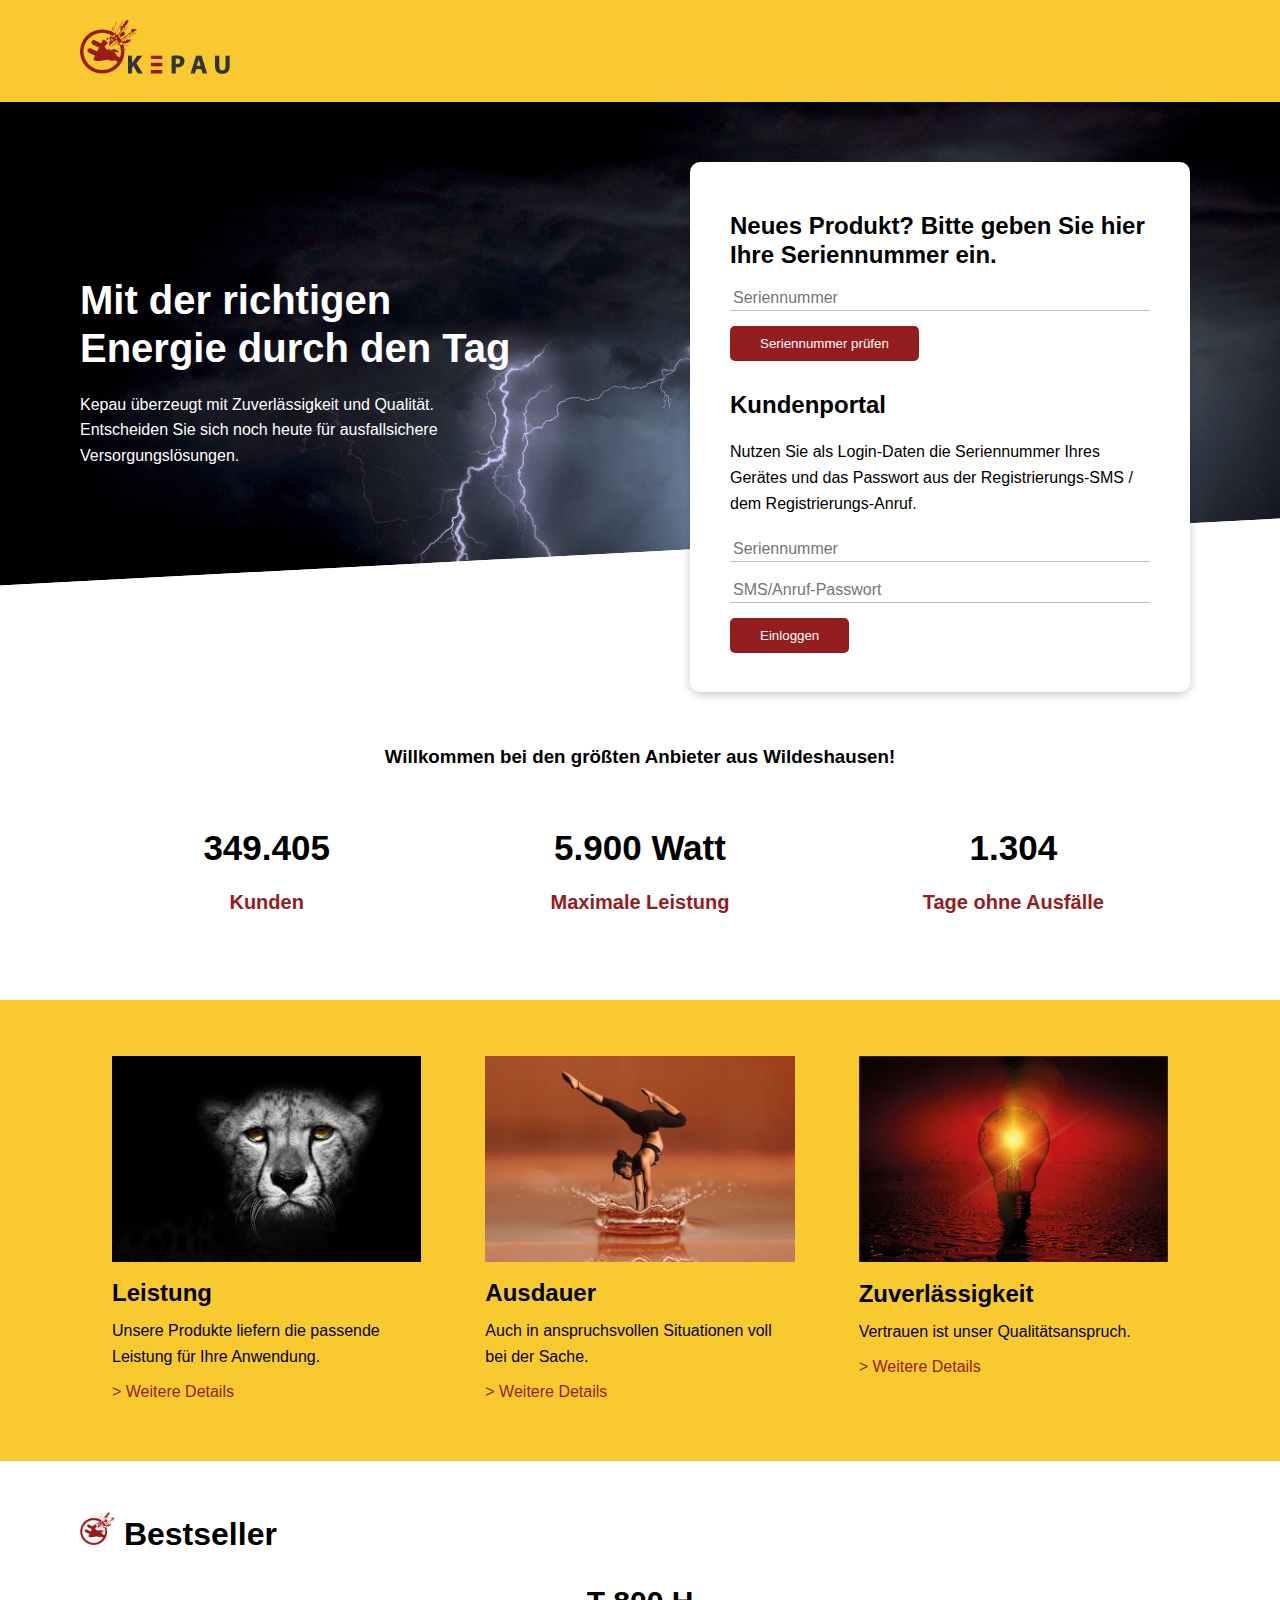
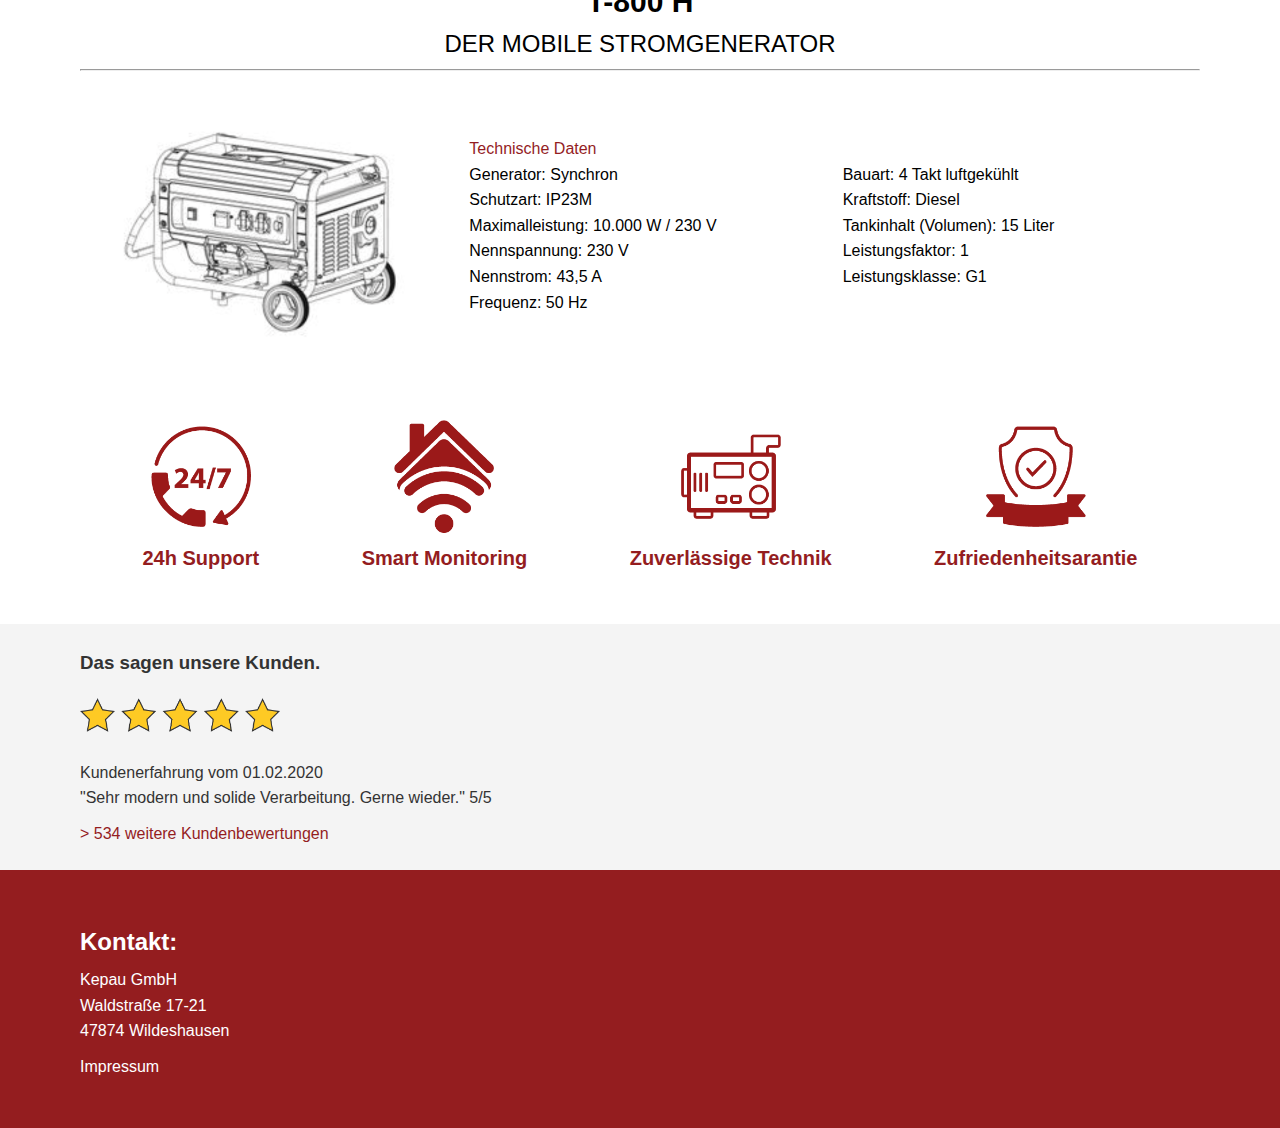
==== home.html @ a6a97bd0 "- added home - some refactoring" ====
<!DOCTYPE html>
<html lang="en">

<head>
    <meta charset="UTF-8">
    <meta name="viewport" content="width=device-width, initial-scale=1.0">
    <link rel="stylesheet" href="https://cdnjs.cloudflare.com/ajax/libs/font-awesome/5.15.2/css/all.min.css"
        integrity="sha512-HK5fgLBL+xu6dm/Ii3z4xhlSUyZgTT9tuc/hSrtw6uzJOvgRr2a9jyxxT1ely+B+xFAmJKVSTbpM/CuL7qxO8w=="
        crossorigin="anonymous" />
    <link rel="stylesheet" href="css/utilities.css">
    <link rel="stylesheet" href="css/style.css">
    <title>KEPAU Generatoren</title>
</head>

<body>
    <div class="content">
        <!-- Header -->
        <div class="header">
            <div class="container flex py-2">
                <a href="index.html"><img src="images/Logo.png" alt=""></a>
            </div>
        </div>

        <!-- Showcase -->
        <section class="showcase">
            <div class="container grid">
                <div class="showcase-text">
                    <h1>Mit der richtigen Energie
                        durch den Tag</h1>
                    <p>Kepau überzeugt mit Zuverlässigkeit und Qualität.<br>
                        Entscheiden Sie sich noch heute für ausfallsichere Versorgungslösungen.</p>
                </div>

                <div class="showcase-form card">
                    <form action="index.php#login_content" name="seriennummer" id="serienummer" method="POST">
                        <h2>Neues Produkt? Bitte geben Sie hier Ihre Seriennummer ein.</h2>
                        <div class="form-control">
                            <input type="text" name="serialnumber" placeholder="Seriennummer" maxlength="20" required>
                        </div>
                        <input type="submit" value="Seriennummer prüfen" class="btn btn-secondary">
                    </form>
                    <form action="index.php#login_content" name="login" id="login" method="POST">
                        <h2>Kundenportal</h2>
                        <p>Nutzen Sie als Login-Daten die Seriennummer Ihres Gerätes und das Passwort aus der
                            Registrierungs-SMS / dem Registrierungs-Anruf.</p>
                        <div class="form-control">
                            <input type="text" name="serialnumber" placeholder="Seriennummer" maxlength="20" required>
                        </div>
                        <div class="form-control">
                            <input type="text" name="usercode" placeholder="SMS/Anruf-Passwort" maxlength="4" required>
                        </div>
                        <input type="submit" value="Einloggen" class="btn btn-secondary">
                    </form>
                </div>
            </div>
        </section>

        <!-- Stats -->
        <section class="stats">
            <div class="container">
                <h3 class="stats-heading text-center my-1">
                    Willkommen bei den größten Anbieter aus Wildeshausen!
                </h3>

                <div class="grid grid-3 text-center my-4">
                    <div>
                        <i class="fas fa-users fa-3x"></i>
                        <h3>349.405</h3>
                        <p class="text-secondary">Kunden</p>
                    </div>
                    <div>
                        <i class="fas fa-bolt fa-3x"></i>
                        <h3>5.900 Watt</h3>
                        <p class="text-secondary">Maximale Leistung</p>
                    </div>
                    <div>
                        <i class="fas fa-cogs fa-3x"></i>
                        <h3>1.304</h3>
                        <p class="text-secondary">Tage ohne Ausfälle</p>
                    </div>
                </div>
            </div>
        </section>

        <!-- Features -->
        <section class="features bg-primary my-2 py-2">
            <div class="container grid grid-3">
                <div class="feature m-1 p-1">
                    <img src="images/Leistung.jpg" alt="">
                    <h2>Leistung</h2>
                    <p>Unsere Produkte liefern die passende Leistung für Ihre Anwendung.</p>
                    <a href="#">> Weitere Details</a>
                </div>
                <div class="feature m-1 p-1">
                    <img src="images/Ausdauer.jpg" alt="">
                    <h2>Ausdauer</h2>
                    <p>Auch in anspruchsvollen Situationen voll bei der Sache.</p>
                    <a href="#">> Weitere Details</a>
                </div>
                <div class="feature m-1 p-1">
                    <img src="images/Stock.png" alt="">
                    <h2>Zuverlässigkeit</h2>
                    <p>Vertrauen ist unser Qualitätsanspruch.</p>
                    <a href="#">> Weitere Details</a>
                </div>
            </div>
        </section>

        <!-- Bestseller -->
        <section class="bestseller">
            <div class="container">
                <h4 class="md my-2">
                    <img src="images/LogoSmall.png" alt=""> Bestseller
                </h4>
                <div class="text-center">
                    <h1>T-800 H</h1>
                    <h2>DER MOBILE STROMGENERATOR</h2>
                    <hr>
                </div>
                <div class="generator grid grid-3">
                    <img src="images/Generator.png" alt="" class="p-1">
                    <div class="data1 p-1">
                        <div class="text-secondary">
                            Technische Daten
                        </div>
                        Generator: Synchron<br>
                        Schutzart: IP23M<br>
                        Maximalleistung: 10.000 W / 230 V<br>
                        Nennspannung: 230 V<br>
                        Nennstrom: 43,5 A<br>
                        Frequenz: 50 Hz
                    </div>
                    <div class="data2 p-1">
                        Bauart: 4 Takt luftgekühlt<br>
                        Kraftstoff: Diesel<br>
                        Tankinhalt (Volumen): 15 Liter<br>
                        Leistungsfaktor: 1<br>
                        Leistungsklasse: G1
                    </div>
                </div>
            </div>
            <div class="container flex">
                <div class="card bg-none">
                    <img src="images/247.png" alt="">
                    <h4>24h Support</h4>
                </div>
                <div class="card bg-none">
                    <img src="images/SmartHome.png" alt="">
                    <h4>Smart Monitoring</h4>
                </div>
                <div class="card bg-none">
                    <img src="images/Technik.png" alt="">
                    <h4>Zuverlässige Technik</h4>
                </div>
                <div class="card bg-none">
                    <img src="images/Garantie.png" alt="">
                    <h4>Zufriedenheitsarantie</h4>
                </div>
            </div>
        </section>
    </div>

    <section class="rating bg-light py-2">
        <div class="container">
            <h3>Das sagen unsere Kunden.</h3>
            <img src="images/SterneBewertung.png" alt="">
            <p>Kundenerfahrung vom 01.02.2020<br>
                "Sehr modern und solide Verarbeitung. Gerne wieder." 5/5</p>
            <a href="#">> 534 weitere Kundenbewertungen</a>
        </div>
    </section>

    <!-- Footer -->
    <footer class="footer bg-secondary py-4">
        <div class="container flex">
            <div>
                <h2>Kontakt:</h2>
                <p>Kepau GmbH<br>
                    Waldstraße 17-21<br>
                    47874 Wildeshausen<br></p>
                <a href="impressum.html">Impressum</a>
            </div>
            <div class="social">
                <a href="https://www.hidden-games-tatort.de/"><i class="fas fa-globe fa-2x"></i></a>
                <a href="#"><i class="fab fa-facebook fa-2x"></i></a>
                <a href="#"><i class="fab fa-twitter fa-2x"></i></a>
            </div>
        </div>
    </footer>

    <script>
        function toggleLogin() {
            document.getElementById("serienummer").classList.toggle("show");
            document.getElementById("login").classList.toggle("show");
            document.getElementById("serienummer").classList.toggle("hidden");
            document.getElementById("login").classList.toggle("hidden");
        }
    </script>
</body>

</html>
---- css/utilities.css ----
.container {
    max-width: 1200px;
    margin: 0 auto;
    overflow: auto;
    padding: 0 40px;
}

.card {
    background-color: var(--dark-color);
    color: #fff;
    border-radius: 10px;
    box-shadow: 0 3px 10px rgba(0, 0, 0, 0.2);
    padding: 10px;
    margin: 10px;
}

.btn {
    display: inline-block;
    padding: 10px 30px;
    cursor: pointer;
    background: var(--primary-clor);
    color: #fff;
    border: none;
    border-radius: 5px;
}

.btn-outline {
    background-color: transparent;
    border: 1px #fff solid;
}

.btn:hover {
    transform: scale(.98);
}

a:hover {
    font-weight: bold;
}

/* Backgrounds & colored buttons */
.bg-none {
    background-color: inherit;
    color: var(--secondary-color);
}

.bg-primary, .btn-primary {
    background-color: var(--primary-color);
}

.bg-secondary, .btn-secondary {
    background-color: var(--secondary-color);
    color: #fff;
}

.bg-dark, .btn-dark {
    background-color: var(--dark-color);
    color: #fff;
}

.bg-light, .btn-light {
    background-color: var(--light-color);
    color: #333;
}

.bg-secondary a, .btn-secondary a, .bg-dark a, .btn-dark a {
    color: #fff;
}

/* Text colors */
.text-primary {
    color: var(--primary-color);
}

.text-secondary {
    color: var(--secondary-color);
}

.text-dark {
    color: var(--dark-color);
}

.text-light {
    color: var(--light-color);
}

/* Text sizes */
.lead {
    font-size: 20px;
}

.sm {
    font-size: 1rem;
}

.md {
    font-size: 2rem;
}

.lg {
    font-size: 3rem;
}

.xl {
    font-size: 4rem;
}

.text-center {
    text-align: center;
}

/* Alert */
.alert {
    background-color: var(--light-color);
    padding: 10px 20px;
    font-weight: bold;
    margin: 15px 0;
}

.alert i {
    margin-right: 10px;
}

.alert-success {
    background-color: var(--success-color);
    color: #fff;
}

.alert-error {
    background-color: var(--error-color);
    color: #fff;
}

.flex {
    display: flex;
    justify-content: center;
    align-items: center;
    height: 100%;
}

.grid {
    display: grid;
    grid-template-columns: repeat(2, 1fr);
    justify-content: center;
    align-items: center;
    height: 100%;
}

.grid-3 {
    grid-template-columns: repeat(3, 1fr);
}

/* Margin */
.my-1 {
    margin: 1rem 0;
}

.my-2 {
    margin: 1.5rem 0;
}

.my-3 {
    margin: 2rem 0;
}

.my-4 {
    margin: 3rem 0;
}

.my-5 {
    margin: 4rem 0;
}

.m-1 {
    margin: 1rem;
}

.m-2 {
    margin: 1.5rem;
}

.m-3 {
    margin: 2rem;
}

.m-4 {
    margin: 3rem;
}

.m-5 {
    margin: 4rem;
}

/* Padding */
.py-1 {
    padding: 1rem 0;
}

.py-2 {
    padding: 1.5rem 0;
}

.py-3 {
    padding: 2rem 0;
}

.py-4 {
    padding: 3rem 0;
}

.py-5 {
    padding: 4rem 0;
}

.p-1 {
    padding: 1rem;
}

.p-2 {
    padding: 1.5rem;
}

.p-3 {
    padding: 2rem;
}

.p-4 {
    padding: 3rem;
}

.p-5 {
    padding: 4rem;
}
---- css/style.css ----
@import url('https://fonts.googleapis.com/css2?family=Lato:wght@300&display=swap');
/* Custom properties */

:root {
    --primary-color: #F8CA30;
    --secondary-color: #941D1F;
    --dark-color: #0B3858;
    --light-color: #f4f4f4;
    --success-color: #5cb85c;
    --error-color: #d9534f;
}

/* Basic style */

* {
    box-sizing: border-box;
    padding: 0;
    margin: 0;
}

body {
    font-family: "Myriad Pro", "Fedra Sans Std", Arial;
    /* color: #333; */
    line-height: 1.6;
    display: flex;
    flex-direction: column;
    min-height: 100vh;
}

.content {
    flex: 1 0 auto;
}

ul {
    list-style-type: none;
}

a {
    text-decoration: none;
    color: var(--secondary-color);
}

h1, h2 {
    line-height: 1.2;
    margin: 10px 0;
}

p {
    margin: 10px 0;
}

img {
    width: 100%;
}

code, pre {
    background: #333;
    color: #fff;
    padding: 10px;
}

.hidden {
    visibility: hidden;
    height: 0;
}

/* Header */

.header {
    background: var(--primary-color);
}

.header .flex {
    justify-content: start;
    padding: 20px 40px;
}

.header img {
    width: 150px;
    justify-self: flex-start;
}

/* Showcase */

.showcase {
    height: 500px;
    background-color: var(--primary-color);
    color: #fff;
    position: relative;
    background-image: url(../images/Background.jpg);
    background-size: cover;
    /* skaliert das Bild, so dass es so klein wie möglich ist, aber mindestens so groß wie Maße des Containers */
    background-position: bottom;
    /* platziert ausschnitt zentriert, ansonsten fängt er mit der linken bildseite an */
    background-repeat: no-repeat;
    /* keine wiederholung wenn Bild kleiner als 350px ist */
}

.showcase h1 {
    font-size: 40px;
}

.showcase p {
    margin: 20px 0;
}

.showcase .grid {
    overflow: visible;
    /* dadurch gibt es keine scrollbar, sondern überlagert nächstes div */
    grid-template-columns: 2fr 3fr;
    gap: 30px;
}

.showcase-text {
    animation: slideInFromLeft 1s ease-in;
}

.showcase-form {
    position: relative;
    top: 50px;
    height: 530px;
    width: 500px;
    padding: 40px;
    /* dadurch ist es immer ganz vorne */
    z-index: 100;
    /* Damit form rechts anliegt */
    justify-self: flex-end;
    animation: slideInFromRight 1s ease-in;
}

.showcase-form {
    background-color: #fff;
    color: #000;
}

.showcase-form .btn {
    margin-bottom: 20px;
}

.showcase-form .form-control {
    margin: 15px 0;
}

.showcase-form input[type='text'], .showcase-form input[type='email'] {
    border: 0;
    border-bottom: 1px solid #b4becb;
    width: 100%;
    padding: 3px;
    font-size: 16px;
}

.showcase-form input:focus {
    /* dadurch entfernt man den Kasten um die form wenn man es anklickt und was reinschreiben will */
    outline: none;
}

.showcase::before, .showcase::after {
    content: '';
    position: absolute;
    height: 100px;
    bottom: -50px;
    right: 0;
    left: 0;
    background: #fff;
    transform: skewY(-3deg);
    /* Chrome + Safari */
    -webkit-transform: skewY(-3deg);
    /* Mozilla */
    -moz-transform: skewY(-3deg);
    /* Microsoft */
    -ms-transform: skewY(-3deg);
}

/* Stats */

.stats {
    padding-top: 140px;
    animation: slideInFromBottom 1s ease-in;
}

.stats-heading {
    /* dadurch ist es in der Mitte */
    margin: auto;
}

.stats .grid h3 {
    font-size: 35px;
}

.stats .grid p {
    font-size: 20px;
    font-weight: bold;
}

/* Features */

.features .grid {
    align-items: flex-start;
}

/* Bestseller */

.bestseller .flex {
    /* RESPONSIVE: Dadurch werden Elemente die nicht in eine Zeile passen automatisch in mehrere geparst */
    flex-wrap: wrap;
    justify-content: space-evenly;
}

.bestseller .card {
    text-align: center;
    margin: 18px 10px 40px;
    /* Macht die Animation auf transform */
    transition: transform 0.2s ease-in;
    padding: 20px;
    margin: 20px;
    box-shadow: none;
}

.bestseller .card:hover {
    /* shifted uauf Y-Achse um 15px nach oben */
    transform: translateY(-15px);
}

.bestseller .card h4 {
    font-size: 20px;
    margin-bottom: 10px;
}

.bestseller h1 {
    font-size: 30px;
}

.bestseller h2 {
    font-weight: normal;
}

.bestseller .card img {
    width: 100px;
}

.bestseller img {
    width: 35px;
}

.bestseller .generator img {
    width: 100%;
}

/* Rating */
.rating img {
    width: 200px;
    margin-top: 20px;
    margin-bottom: 10px;
}

/* Main */

.main .grid {
    align-items: flex-start;
    justify-content: left;
    grid-template-columns: 2fr 8fr;
    padding: 0;
}

.main-content {
    padding: 0 15px;
}

.main-content .heading {
    padding: 15px;
    font-size: 18px;
    text-align: center;
}

/* Chart */

.chart-container {
    position: relative;
    margin: auto;
    width: 95%;
    height: 300px;
    margin-block-end: 50px;
}

/* Leistungswerte */

.leistungswerte .flex {
    justify-content: space-evenly;
    flex-wrap: wrap;
}

.leistungswerte .card {
    margin: 5px;
    text-align: center;
}

.leistungswerte .card h4, .leistungswerte .card p {
    font-size: 15px;
}

.leistungswerte .container {
    margin-bottom: 20px;
}

/* Nav bar */

.navbar ul {
    display: flex;
    flex-direction: column;
}

.navbar li {
    margin-top: 5px;
    margin-bottom: 5px;
    display: flex;
    flex-direction: row;
    justify-self: center;
    border: 1px var(--primary-color) solid;
    text-align: center;
}

/* Menü */

.navbar li#menu {
    visibility: hidden;
    height: 0;
}

.navbar a, .navbar button {
    padding: 10px;
    font-size: 18px;
}

.navbar li:hover {
    background-color: var(--primary-color);
}

.navbar img {
    width: auto;
}

.show {
    display: block !important;
}

/* Main-content */

.main-content .last, .main-content .tank {
    border: 1px var(--primary-color) solid;
    margin: 5px;
}

/* Footer */

.footer .flex {
    justify-content: space-between;
}

.footer .social a {
    margin: 0 10px;
}

/* Animations */

@keyframes slideInFromLeft {
    0% {
        transform: translateX(-100%);
    }
    100% {
        transform: translateX(0)
    }
}

@keyframes slideInFromRight {
    0% {
        transform: translateX(100%);
    }
    100% {
        transform: translateX(0)
    }
}

@keyframes slideInFromTop {
    0% {
        transform: translateY(-100%);
    }
    100% {
        transform: translateY(0)
    }
}

@keyframes slideInFromBottom {
    0% {
        transform: translateY(100%);
    }
    100% {
        transform: translateY(0)
    }
}

/* Tablets and under */

@media(max-width: 768px) {
    .grid, .showcase .grid, .stats .grid, .features .grid, .features-main .grid, .docs-main .grid {
        grid-template-columns: 1fr;
        grid-template-rows: 1fr;
    }
    .showcase {
        /* damit showcase nicht über was anderen liegt */
        height: auto;
    }
    .showcase-text {
        text-align: center;
        margin-top: 40px;
        animation: slideInFromTop 1s ease-in;
    }
    .showcase-form {
        /* justify-self geht bei grid und flex box; zentriert form an sich */
        justify-self: center;
        margin: auto;
        animation: slideInFromBottom 1s ease-in;
    }
    .features-head, .features-sub-head, .docs-head {
        text-align: center;
    }
    .features-head img, .features-sub-head img, .docs-head img {
        justify-self: center;
    }
    .features-main .grid>*:first-child, .features-main .grid>*:nth-child(2) {
        grid-column: 1;
    }
    .feature {
        text-align: center;
    }
    .main-content {
        padding: 0;
        height: auto;
    }
    .main .grid {
        grid-template-columns: 1fr;
    }
    .navbar li#menu {
        visibility: visible;
        height: auto;
    }
    .dropdown-content {
        display: none;
    }
    .bestseller .generator {
        text-align: center;
    }
    .bestseller .card img {
        width: 50px;
    }
    .bestseller .card {
        padding: 10px;
        margin: 10px;
    }
}

/* Mobile */

@media(max-width: 500px) {
    .chart-container {
        margin-block-end: 70px;
    }

    .showcase .showcase-form {
        width: 100%;
        height: 100%;
        top: 0;
    }

    .showcase h1 {
        font-size: 30px;
    }

    .stats {
        padding-top: 70px;
    }

    .bestseller .card h4 {
        font-size: 15px;
    }
}
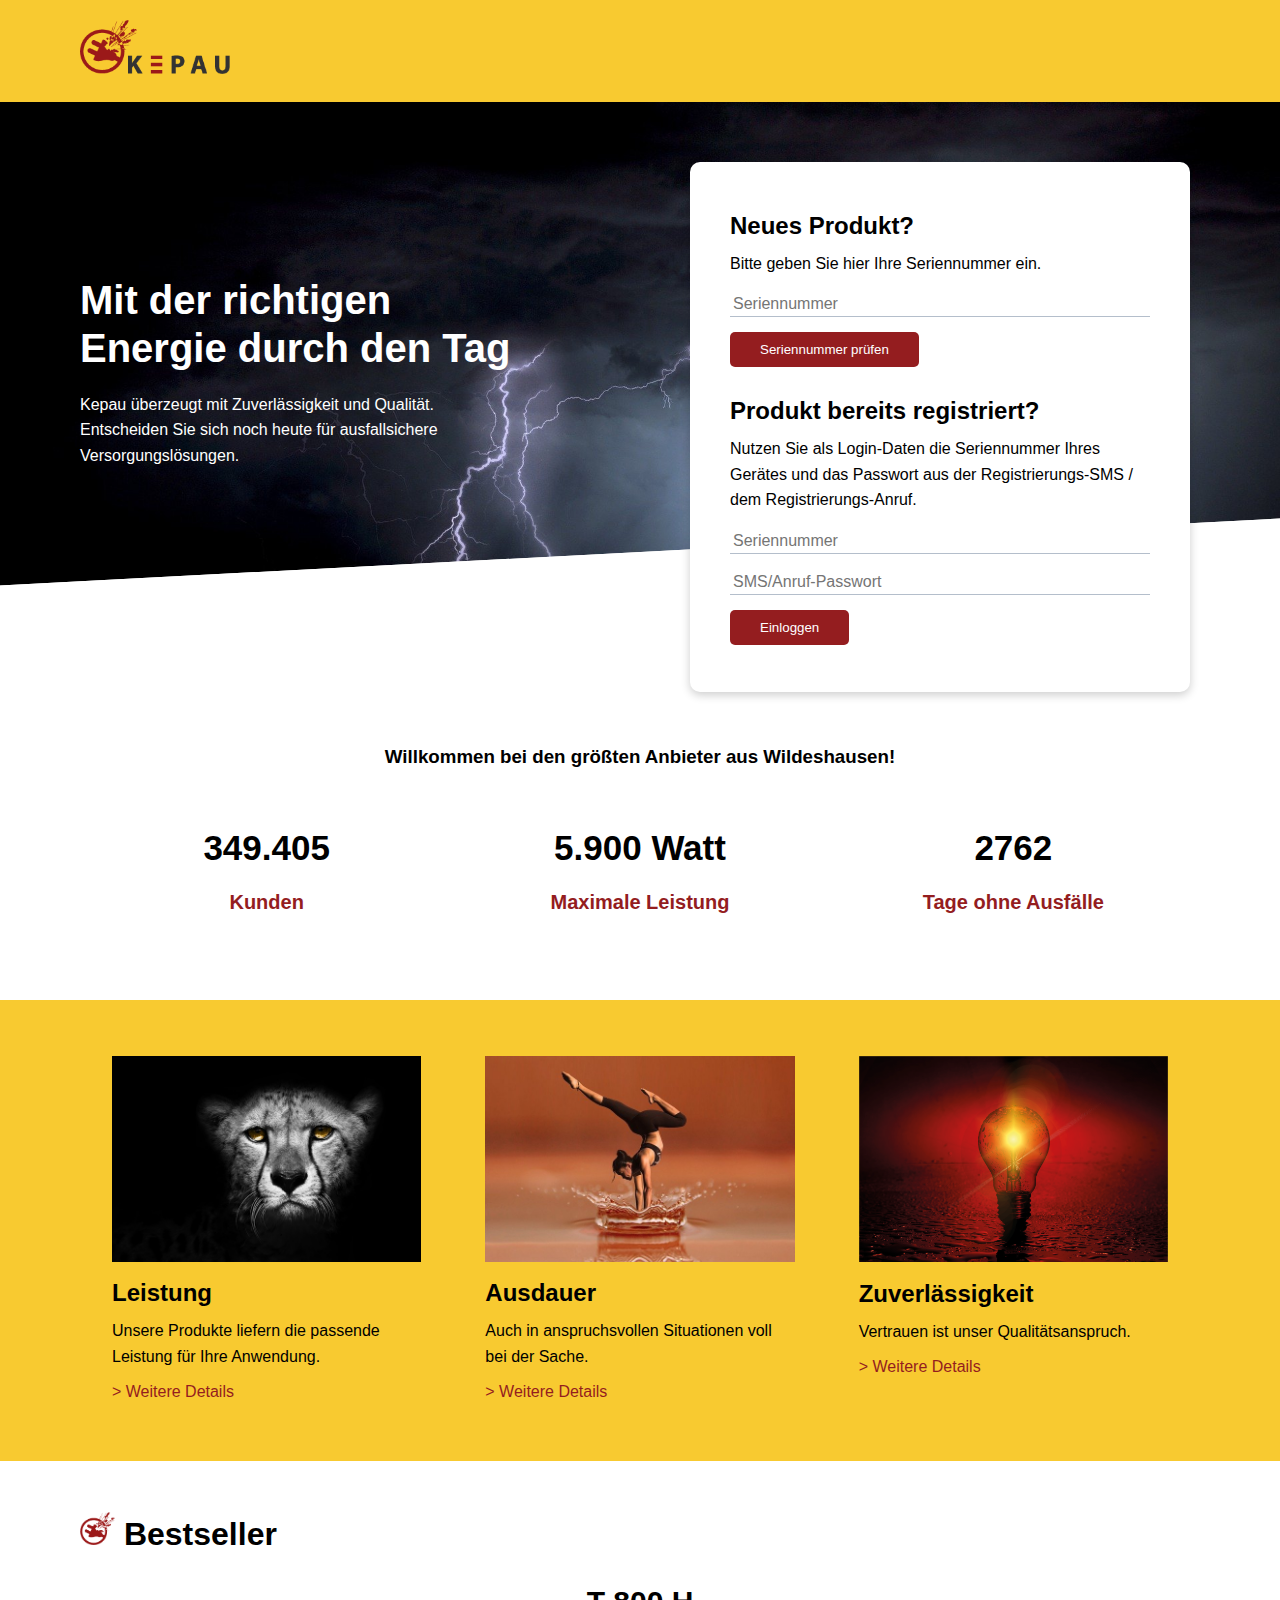
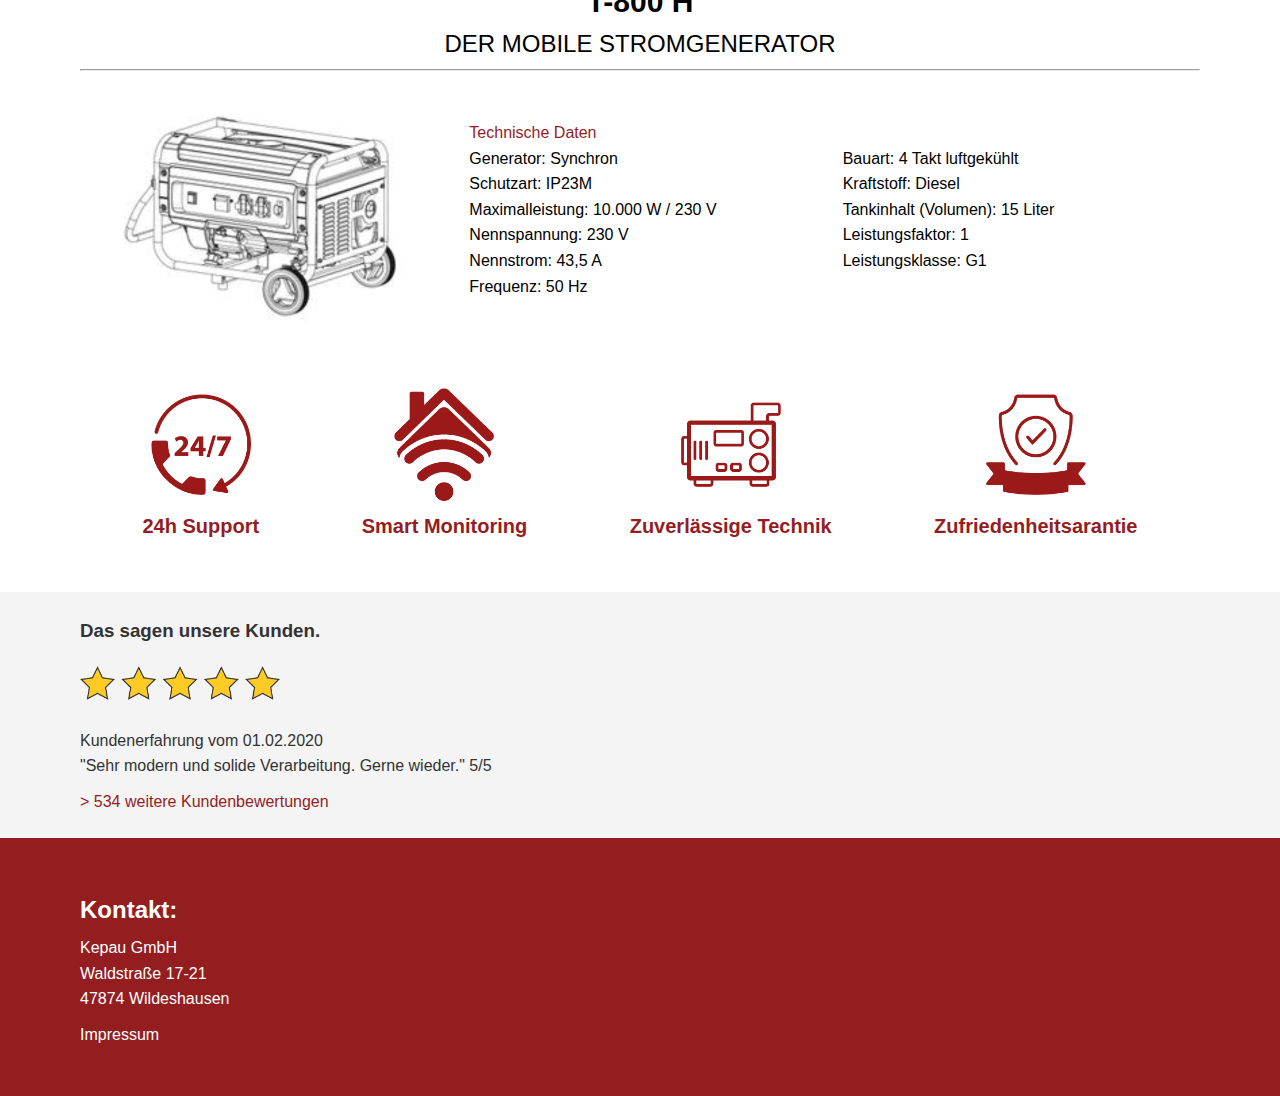
==== commit 556c2076: "- adaptiven Datenstring" ====
--- a/home.html
+++ b/home.html
@@ -33,14 +33,15 @@
 
                 <div class="showcase-form card">
                     <form action="index.php#login_content" name="seriennummer" id="serienummer" method="POST">
-                        <h2>Neues Produkt? Bitte geben Sie hier Ihre Seriennummer ein.</h2>
+                        <h2>Neues Produkt?</h2>
+                        <p>Bitte geben Sie hier Ihre Seriennummer ein.</p>
                         <div class="form-control">
                             <input type="text" name="serialnumber" placeholder="Seriennummer" maxlength="20" required>
                         </div>
                         <input type="submit" value="Seriennummer prüfen" class="btn btn-secondary">
                     </form>
                     <form action="index.php#login_content" name="login" id="login" method="POST">
-                        <h2>Kundenportal</h2>
+                        <h2>Produkt bereits registriert?</h2>
                         <p>Nutzen Sie als Login-Daten die Seriennummer Ihres Gerätes und das Passwort aus der
                             Registrierungs-SMS / dem Registrierungs-Anruf.</p>
                         <div class="form-control">
@@ -75,7 +76,7 @@
                     </div>
                     <div>
                         <i class="fas fa-cogs fa-3x"></i>
-                        <h3>1.304</h3>
+                        <h3 id="daysGone">1.304</h3>
                         <p class="text-secondary">Tage ohne Ausfälle</p>
                     </div>
                 </div>
@@ -118,8 +119,8 @@
                     <hr>
                 </div>
                 <div class="generator grid grid-3">
-                    <img src="images/Generator.png" alt="" class="p-1">
-                    <div class="data1 p-1">
+                    <img src="images/Generator.png" alt="" class="px-1">
+                    <div class="data1 px-1">
                         <div class="text-secondary">
                             Technische Daten
                         </div>
@@ -130,7 +131,7 @@
                         Nennstrom: 43,5 A<br>
                         Frequenz: 50 Hz
                     </div>
-                    <div class="data2 p-1">
+                    <div class="data2 px-1">
                         Bauart: 4 Takt luftgekühlt<br>
                         Kraftstoff: Diesel<br>
                         Tankinhalt (Volumen): 15 Liter<br>
@@ -195,6 +196,18 @@
             document.getElementById("serienummer").classList.toggle("hidden");
             document.getElementById("login").classList.toggle("hidden");
         }
+
+        daysGone();
+        function daysGone() {
+            var one = new Date(2019, 00, 02);
+            var two = new Date();
+
+            var millisecondsPerDay = 1000 * 60 * 60 * 24;
+            var millisBetween = two.getTime() - one.getTime();
+            var days = millisBetween / millisecondsPerDay;
+
+            document.getElementById("daysGone").innerHTML = Math.floor(days);
+        }
     </script>
 </body>
 
--- a/css/utilities.css
+++ b/css/utilities.css
@@ -191,6 +191,31 @@
 }
 
 /* Padding */
+.px-1 {
+    padding-left: 1rem;
+    padding-right: 1rem;
+}
+
+.px-2 {
+    padding-left: 1.5rem;
+    padding-right: 1.5rem;
+}
+
+.px-3 {
+    padding-left: 2rem;
+    padding-right: 2rem;
+}
+
+.px-4 {
+    padding-left: 3rem;
+    padding-right: 3rem;
+}
+
+.px-5 {
+    padding-left: 4rem;
+    padding-right: 4rem;
+}
+
 .py-1 {
     padding: 1rem 0;
 }
--- a/css/style.css
+++ b/css/style.css
@@ -113,6 +113,10 @@
 
 .showcase-text {
     animation: slideInFromLeft 1s ease-in;
+}
+
+.showcase-form p {
+    margin: 10px 0;
 }
 
 .showcase-form {
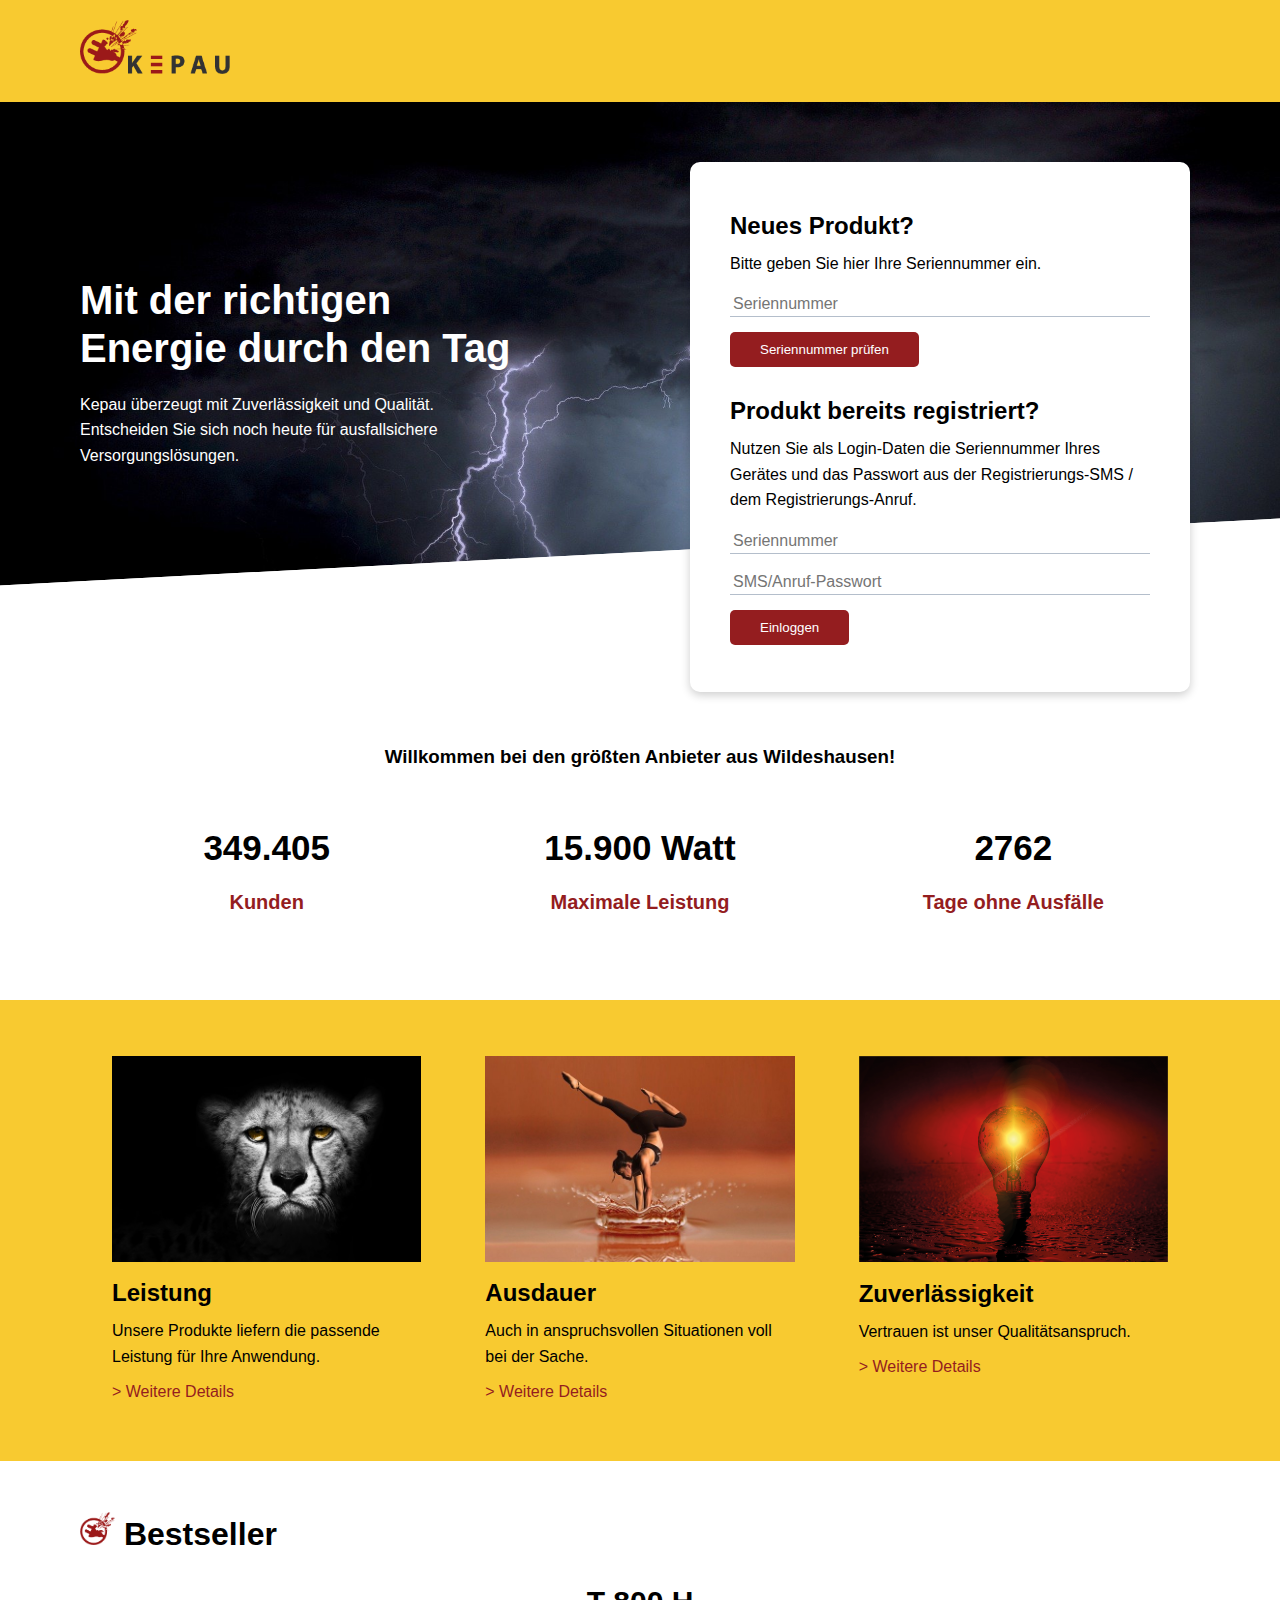
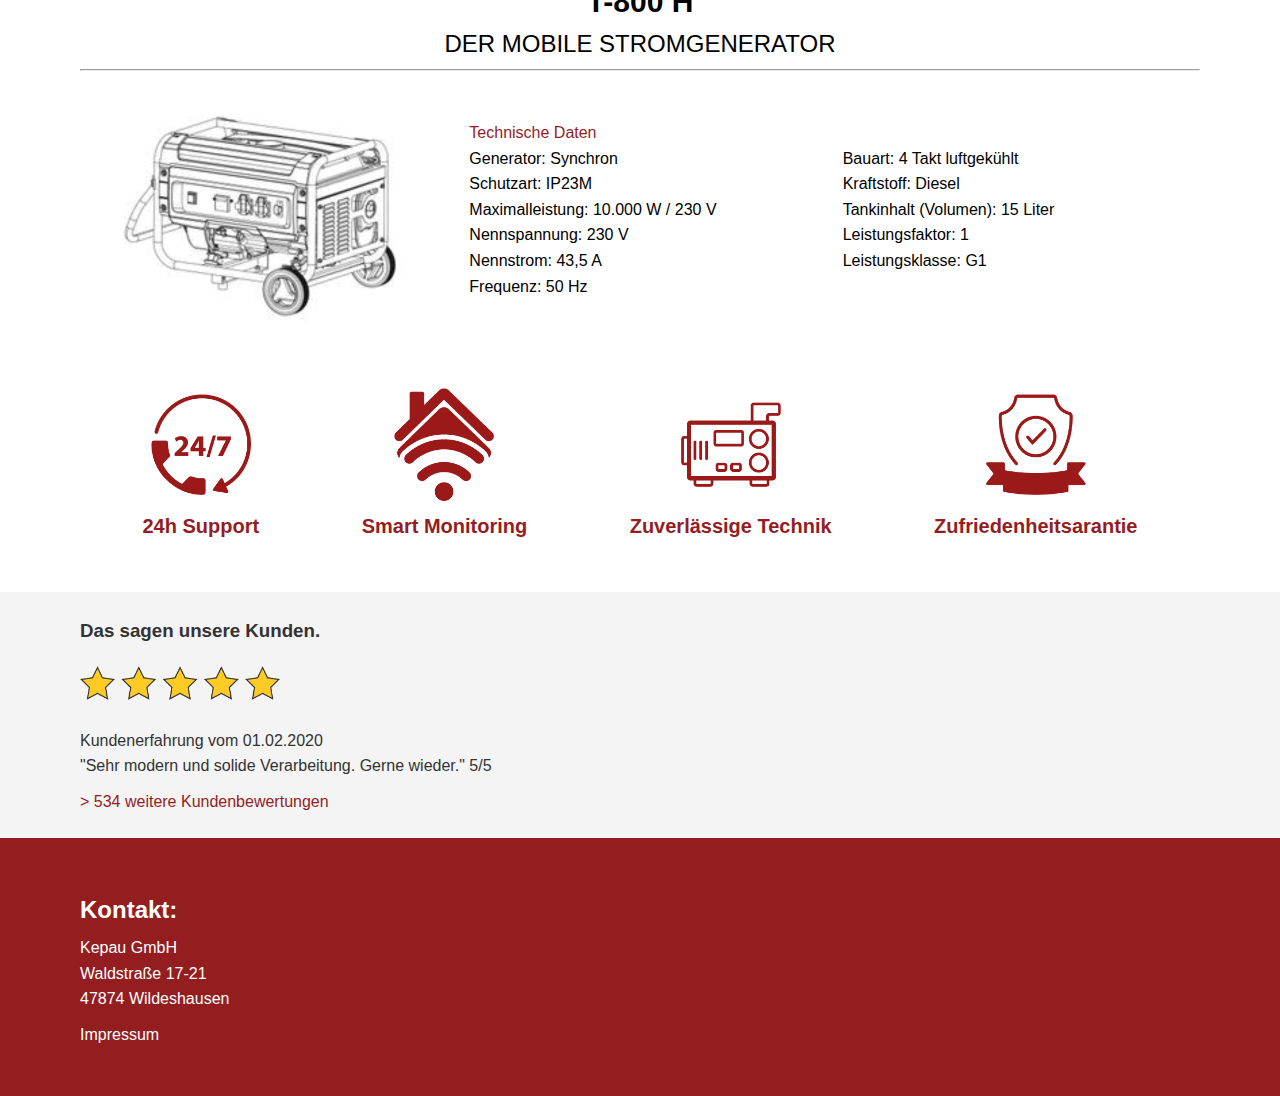
==== commit f3f65acf: "impressum ohne navbar" ====
--- a/home.html
+++ b/home.html
@@ -71,7 +71,7 @@
                     </div>
                     <div>
                         <i class="fas fa-bolt fa-3x"></i>
-                        <h3>5.900 Watt</h3>
+                        <h3>15.900 Watt</h3>
                         <p class="text-secondary">Maximale Leistung</p>
                     </div>
                     <div>
--- a/css/style.css
+++ b/css/style.css
@@ -262,7 +262,8 @@
 .main .grid {
     align-items: flex-start;
     justify-content: left;
-    grid-template-columns: 2fr 8fr;
+    /* grid-template-columns: 2fr 8fr; */ /* ohne navbar */
+    grid-template-columns: 1fr;
     padding: 0;
 }
 
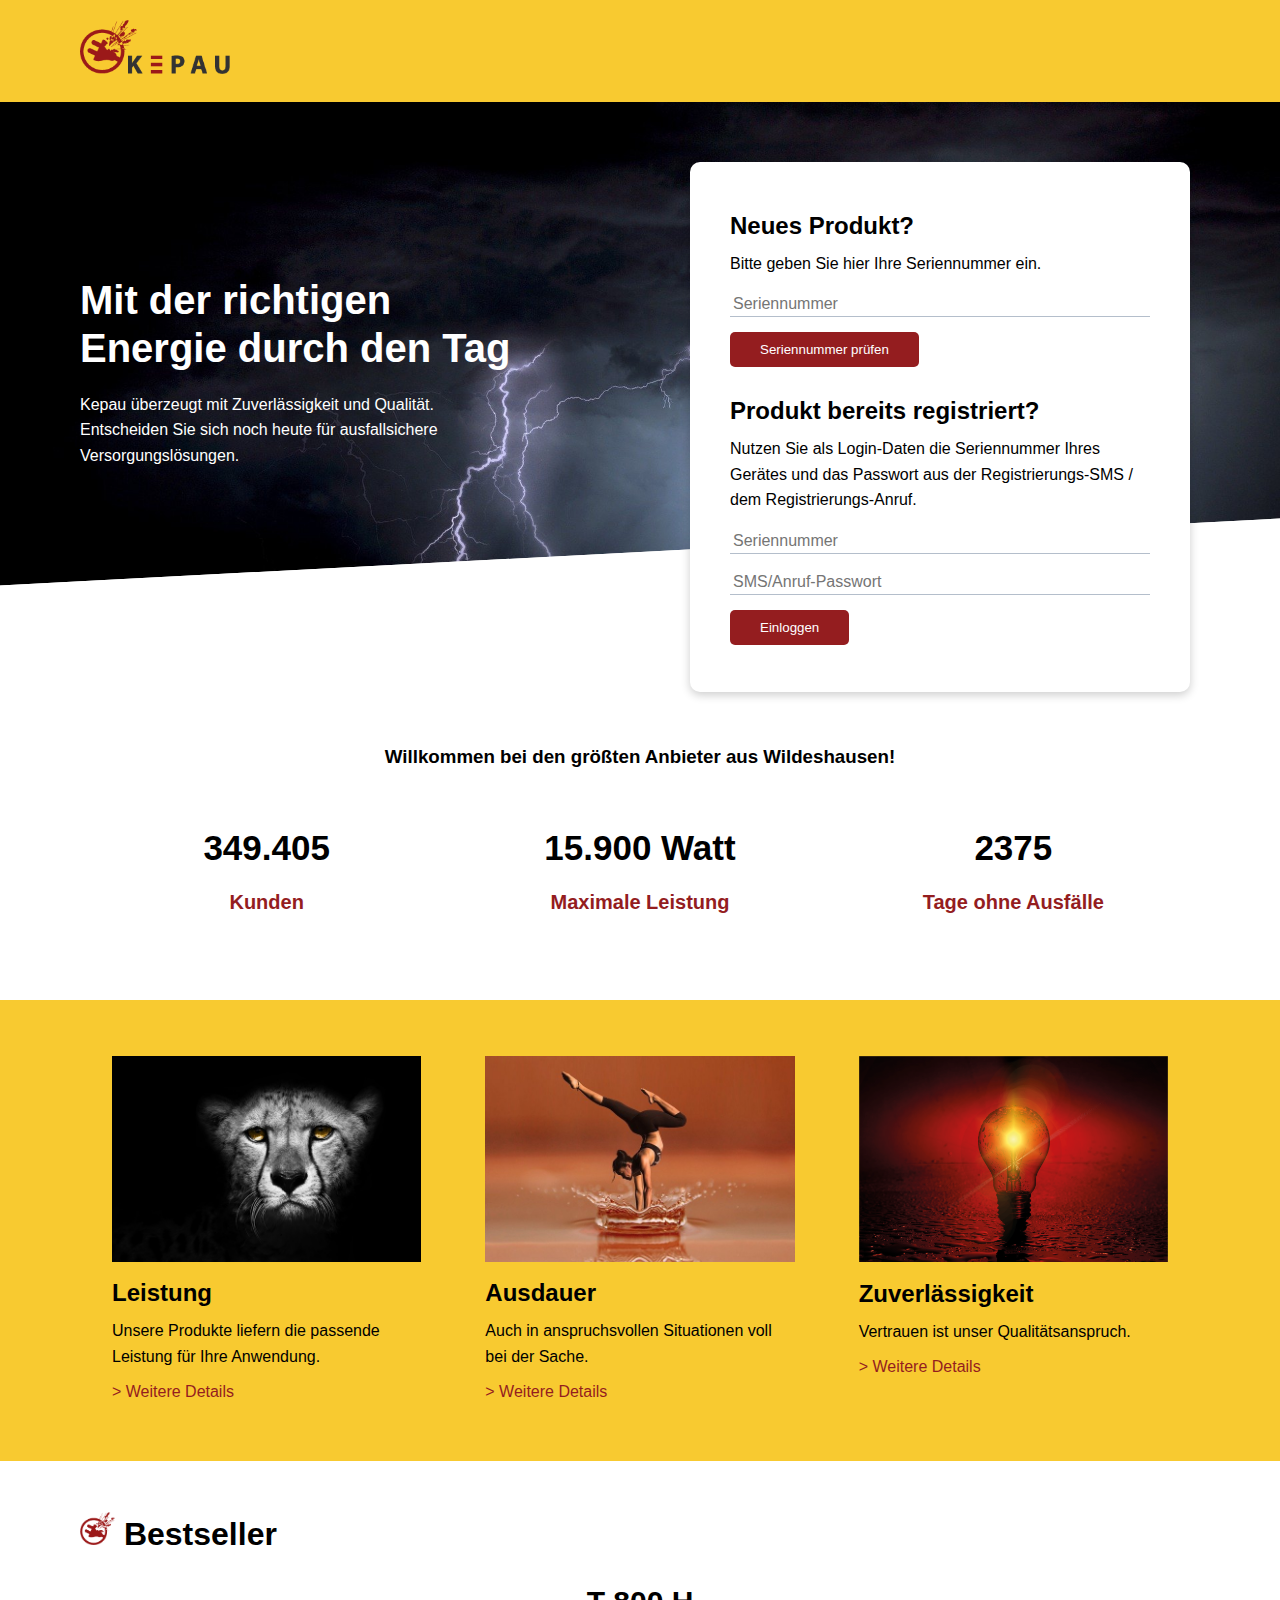
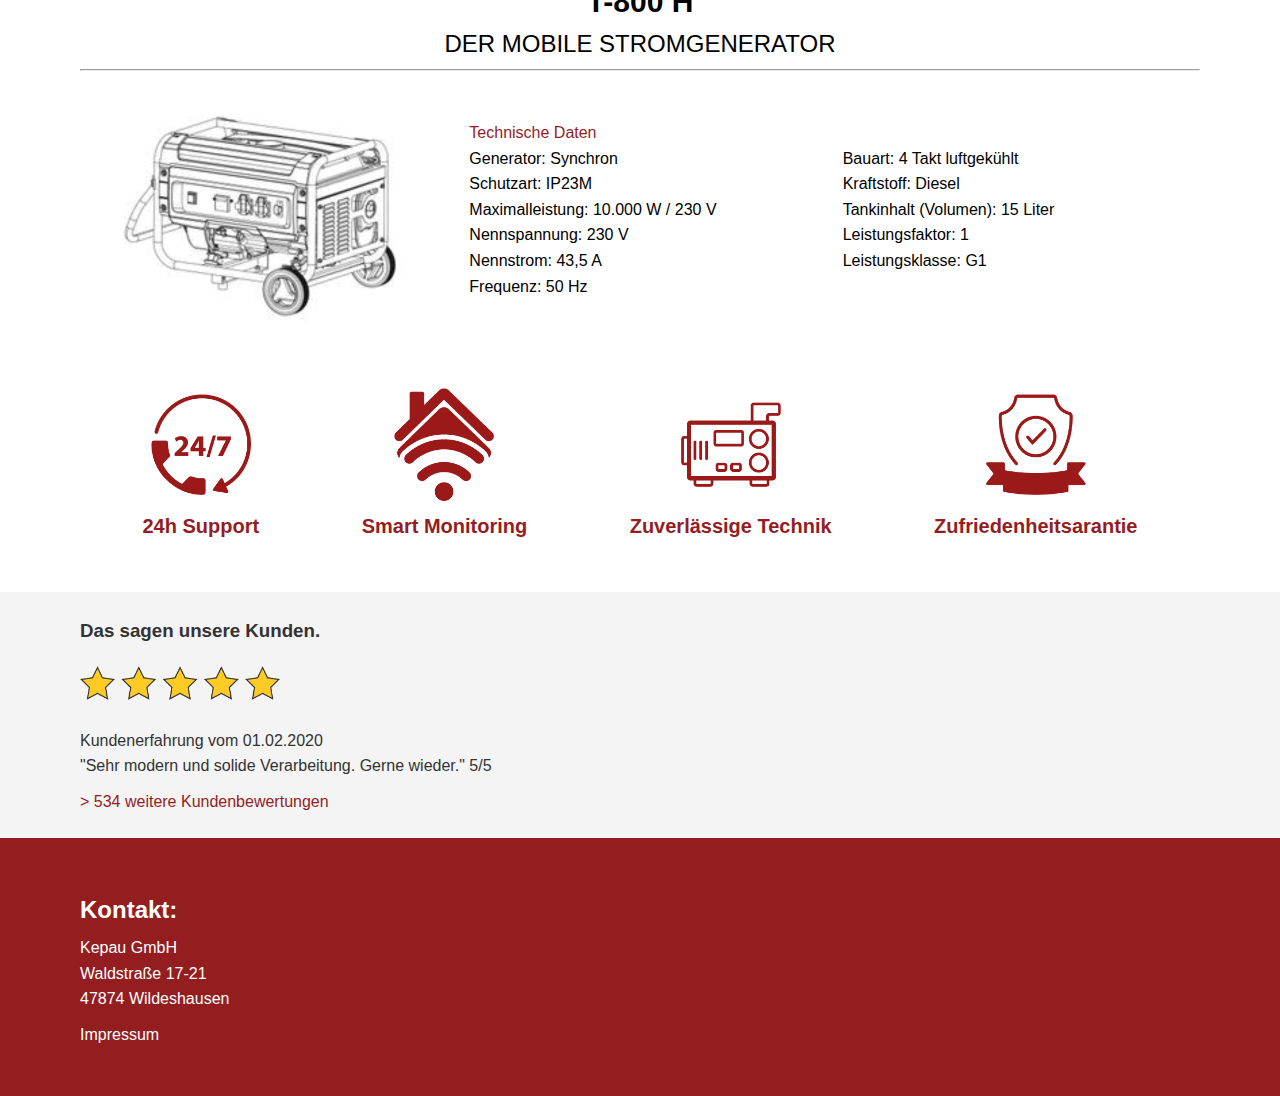
==== commit 15903e4a: "change date" ====
--- a/home.html
+++ b/home.html
@@ -199,7 +199,7 @@
 
         daysGone();
         function daysGone() {
-            var one = new Date(2019, 00, 02);
+            var one = new Date(2020, 00, 24);
             var two = new Date();
 
             var millisecondsPerDay = 1000 * 60 * 60 * 24;
--- a/css/style.css
+++ b/css/style.css
@@ -259,11 +259,14 @@
 
 /* Main */
 
+.no-navbar {
+    grid-template-columns: 1fr !important;
+}
+
 .main .grid {
     align-items: flex-start;
     justify-content: left;
-    /* grid-template-columns: 2fr 8fr; */ /* ohne navbar */
-    grid-template-columns: 1fr;
+    grid-template-columns: 2fr 8fr;
     padding: 0;
 }
 
